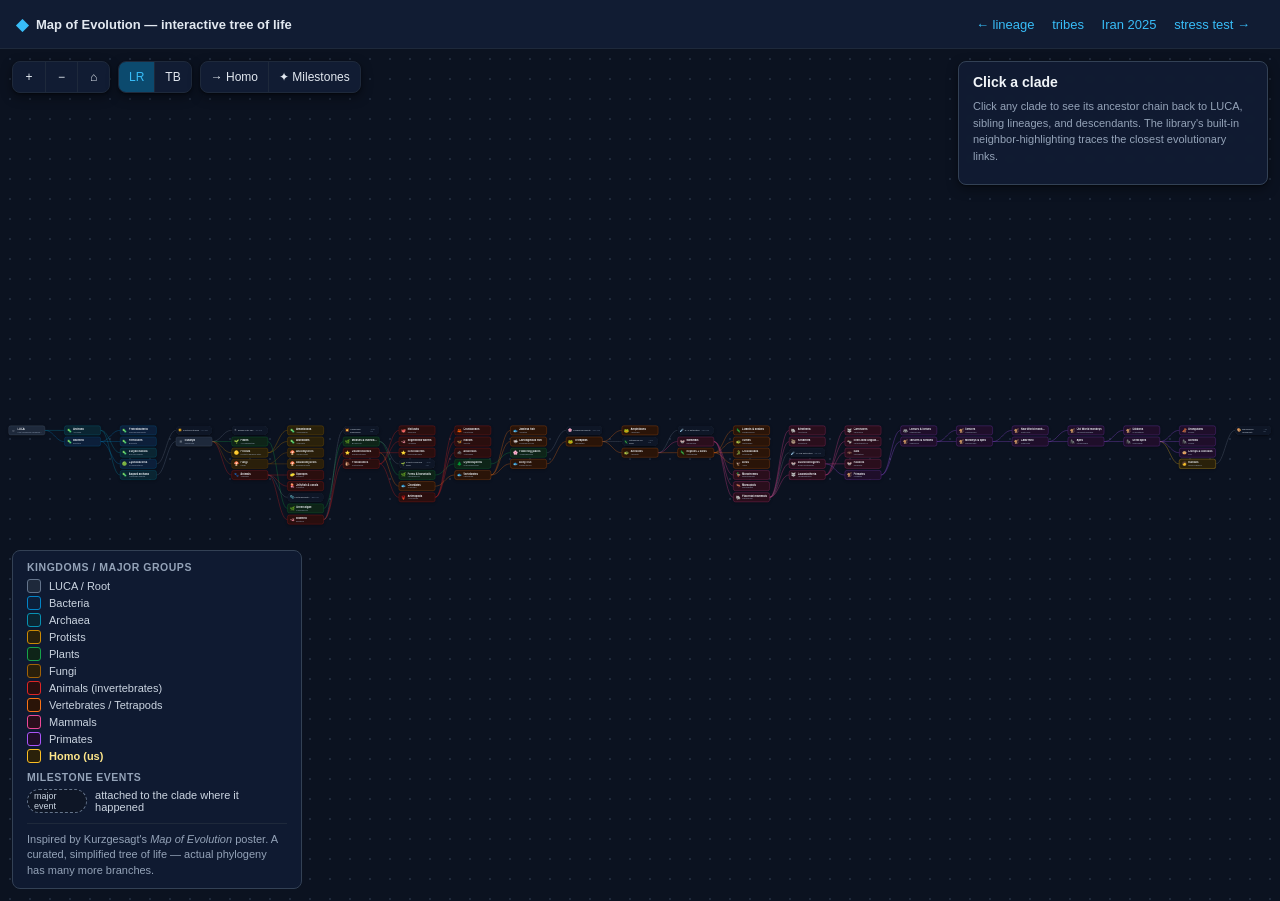
==== demo/evolution.html @ ef1bf094 "add evolution demo" ====
<!doctype html>
<html lang="en">
  <head>
    <meta charset="utf-8" />
    <meta name="viewport" content="width=device-width,initial-scale=1" />
    <title>Map of Evolution — interactive tree of life</title>
    <link rel="stylesheet" href="graph.css?v=5" />
    <link rel="stylesheet" href="styles.css" />
    <style>
      /* Dark background — evolution map convention. */
      body { background: #0b1220; color: #e2e8f0; }
      .gv {
        --gv-bg: #0b1220;
        --gv-grid: #1e293b;
        --gv-surface: #111c33;
        --gv-border: #1e293b;
        --gv-border-strong: #334155;
        --gv-text: #e2e8f0;
        --gv-muted: #94a3b8;
        --gv-accent: #38bdf8;
        --gv-accent-soft: #0c4a6e;
        --gv-shadow: 0 1px 2px rgba(0,0,0,.4), 0 4px 12px rgba(0,0,0,.4);
      }
      .topbar { background: #111c33; border-bottom-color: #1e293b; color: #e2e8f0; }
      .topbar__logo { color: #38bdf8; }
      .topbar__hint, .topbar__crumbs { color: #94a3b8; }
      .topbar__crumbs a { color: #38bdf8; text-decoration: none; margin-right: 14px; }

      /* ---- Clade card ---- */
      .gv-node.clade {
        padding: 6px 10px;
        display: flex;
        align-items: center;
        gap: 8px;
        background: #111c33;
        border: 1px solid #334155;
      }
      .clade__emoji { font-size: 18px; line-height: 1; flex: 0 0 22px; text-align: center; }
      .clade__body { min-width: 0; flex: 1; }
      .clade__name {
        font-weight: 600;
        font-size: 12.5px;
        color: #f1f5f9;
        white-space: nowrap;
        overflow: hidden;
        text-overflow: ellipsis;
        line-height: 1.1;
      }
      .clade__latin {
        font-style: italic;
        font-size: 10px;
        color: #94a3b8;
        white-space: nowrap;
        overflow: hidden;
        text-overflow: ellipsis;
      }
      /* Per-kingdom tinting */
      .gv-node.k-root      { border-color: #64748b; background: #1e293b; }
      .gv-node.k-bacteria  { border-color: #0284c7; background: #0c1f3a; }
      .gv-node.k-archaea   { border-color: #0891b2; background: #0a2532; }
      .gv-node.k-protist   { border-color: #ca8a04; background: #2a210a; }
      .gv-node.k-plant     { border-color: #16a34a; background: #0e2418; }
      .gv-node.k-fungi     { border-color: #a16207; background: #2a1f0a; }
      .gv-node.k-animal    { border-color: #dc2626; background: #2a0e0e; }
      .gv-node.k-vertebrate{ border-color: #f97316; background: #2a1408; }
      .gv-node.k-mammal    { border-color: #ec4899; background: #2a0e1c; }
      .gv-node.k-primate   { border-color: #a855f7; background: #1f0e2a; }
      .gv-node.k-homo      {
        border-color: #fbbf24;
        background: #2a210a;
        box-shadow: 0 0 0 2px rgba(251, 191, 36, 0.25), 0 4px 12px rgba(0,0,0,.4);
      }

      /* Milestone events (pill shape, less prominent border) */
      .gv-node.milestone {
        border: 1px dashed #64748b;
        background: #0e1626;
        padding: 4px 10px;
        display: flex;
        align-items: center;
        gap: 6px;
        border-radius: 999px;
      }
      .milestone__emoji { font-size: 14px; }
      .milestone__name { font-size: 11px; color: #cbd5e1; font-weight: 500; }
      .milestone__time { font-size: 9.5px; color: #64748b; }

      /* ---- Side panels ---- */
      .info-pane {
        position: absolute;
        top: 12px; right: 12px;
        z-index: 6;
        background: rgba(17, 28, 51, 0.95);
        border: 1px solid #334155;
        border-radius: 8px;
        padding: 12px 14px;
        box-shadow: 0 1px 2px rgba(0,0,0,.4), 0 4px 12px rgba(0,0,0,.4);
        font-size: 12px;
        width: 280px;
        color: #cbd5e1;
        backdrop-filter: blur(4px);
        -webkit-backdrop-filter: blur(4px);
      }
      .info-pane h2 { margin: 0 0 4px 0; font-size: 14px; color: #f1f5f9; }
      .info-pane .latin { font-style: italic; color: #94a3b8; font-size: 11px; }
      .info-pane p { margin: 8px 0; line-height: 1.5; }
      .info-pane .muted { color: #94a3b8; font-size: 11px; }
      .info-pane .pill {
        display: inline-block; font-size: 10px;
        padding: 2px 8px; border-radius: 999px;
        background: #1e293b; color: #cbd5e1;
      }

      .legend-pane {
        position: absolute;
        bottom: 12px; left: 12px;
        z-index: 6;
        background: rgba(17, 28, 51, 0.92);
        border: 1px solid #334155;
        border-radius: 8px;
        padding: 10px 14px;
        font-size: 11px;
        color: #cbd5e1;
        max-width: 260px;
        backdrop-filter: blur(4px);
        -webkit-backdrop-filter: blur(4px);
      }
      .legend-pane h3 {
        margin: 0 0 6px 0; font-size: 10.5px;
        text-transform: uppercase; letter-spacing: 0.05em;
        color: #94a3b8;
      }
      .legend-pane .row {
        display: flex; align-items: center; gap: 8px; margin: 3px 0;
      }
      .legend-pane .dot {
        display: inline-block; width: 12px; height: 12px;
        border-radius: 3px; border: 1px solid;
      }
      .legend-pane .source-note {
        margin-top: 10px;
        padding-top: 8px;
        border-top: 1px solid #1e293b;
        color: #94a3b8;
        line-height: 1.4;
      }
    </style>
  </head>
  <body>
    <header class="topbar">
      <div class="topbar__title">
        <span class="topbar__logo">◆</span>
        <span>Map of Evolution — interactive tree of life</span>
      </div>
      <div class="topbar__crumbs">
        <a href="index.html">← lineage</a>
        <a href="tribes.html">tribes</a>
        <a href="iran-war.html">Iran 2025</a>
        <a href="large.html">stress test →</a>
      </div>
    </header>

    <main id="graph" class="graph-host">
      <aside class="legend-pane">
        <h3>Kingdoms / Major groups</h3>
        <div class="row"><span class="dot" style="background:#1e293b;border-color:#64748b"></span>LUCA / Root</div>
        <div class="row"><span class="dot" style="background:#0c1f3a;border-color:#0284c7"></span>Bacteria</div>
        <div class="row"><span class="dot" style="background:#0a2532;border-color:#0891b2"></span>Archaea</div>
        <div class="row"><span class="dot" style="background:#2a210a;border-color:#ca8a04"></span>Protists</div>
        <div class="row"><span class="dot" style="background:#0e2418;border-color:#16a34a"></span>Plants</div>
        <div class="row"><span class="dot" style="background:#2a1f0a;border-color:#a16207"></span>Fungi</div>
        <div class="row"><span class="dot" style="background:#2a0e0e;border-color:#dc2626"></span>Animals (invertebrates)</div>
        <div class="row"><span class="dot" style="background:#2a1408;border-color:#f97316"></span>Vertebrates / Tetrapods</div>
        <div class="row"><span class="dot" style="background:#2a0e1c;border-color:#ec4899"></span>Mammals</div>
        <div class="row"><span class="dot" style="background:#1f0e2a;border-color:#a855f7"></span>Primates</div>
        <div class="row"><span class="dot" style="background:#2a210a;border-color:#fbbf24"></span><strong style="color:#fde68a">Homo (us)</strong></div>

        <h3 style="margin-top:8px">Milestone events</h3>
        <div class="row"><span style="border:1px dashed #64748b;background:#0e1626;border-radius:999px;padding:1px 6px;font-size:9px">major event</span> attached to the clade where it happened</div>

        <div class="source-note">
          Inspired by Kurzgesagt's
          <em>Map of Evolution</em> poster. A curated, simplified tree
          of life — actual phylogeny has many more branches.
        </div>
      </aside>

      <aside class="info-pane" id="info">
        <h2>Click a clade</h2>
        <p class="muted">Click any clade to see its ancestor chain back
          to LUCA, sibling lineages, and descendants. The library's
          built-in neighbor-highlighting traces the closest evolutionary
          links.</p>
      </aside>
    </main>

    <script src="graph.js?v=5"></script>
    <script src="evolution.js"></script>
  </body>
</html>
---- demo/graph.css ----
/*!
 * graph.css — base styles for graph.js
 *
 * All rules are scoped under `.gv` (the container class). The library
 * provides minimal "structural" styling — the look of each node card is
 * up to the consumer (via renderNode + your own CSS).
 *
 * Theme via CSS variables:
 *   --gv-bg, --gv-grid, --gv-surface, --gv-border, --gv-text, --gv-muted,
 *   --gv-accent, --gv-accent-soft, --gv-shadow
 */

.gv {
  --gv-bg: #f8fafc;
  --gv-grid: #e2e8f0;
  --gv-surface: #ffffff;
  --gv-border: #e2e8f0;
  --gv-border-strong: #cbd5e1;
  --gv-text: #0f172a;
  --gv-muted: #64748b;
  --gv-accent: #2563eb;
  --gv-accent-soft: #dbeafe;
  --gv-shadow: 0 1px 2px rgba(15, 23, 42, 0.06),
    0 4px 12px rgba(15, 23, 42, 0.06);

  position: relative;
  width: 100%;
  height: 100%;
  min-height: 240px;
  background-color: var(--gv-bg);
  background-image: radial-gradient(var(--gv-grid) 1px, transparent 1px);
  background-size: 20px 20px;
  color: var(--gv-text);
  font-family: -apple-system, BlinkMacSystemFont, "Segoe UI", Inter, Roboto,
    "Helvetica Neue", Arial, sans-serif;
  font-size: 13px;
  overflow: hidden;
  cursor: grab;
}
.gv:active { cursor: grabbing; }

.gv__canvas {
  position: absolute;
  inset: 0;
  width: 100%;
  height: 100%;
  pointer-events: none;
  z-index: 1;
}
.gv__nodes {
  position: absolute;
  inset: 0;
  z-index: 2;
  pointer-events: none;
  transform-origin: 0 0;
  will-change: transform;
}

/* ---------- Node shell ---------- */

.gv-node {
  position: absolute;
  pointer-events: auto;
  background: var(--gv-surface);
  border: 1px solid var(--gv-border);
  border-radius: 10px;
  box-shadow: var(--gv-shadow);
  user-select: none;
  -webkit-user-select: none;
  -webkit-touch-callout: none;
  touch-action: none;
  outline: none;
  cursor: grab;
  transition: border-color 120ms, box-shadow 120ms, opacity 120ms;
  /* Plain box — the user's renderNode (or the default body) controls
     internal layout. */
  box-sizing: border-box;
  overflow: visible;
}
.gv-node * { user-select: none; -webkit-user-select: none; }
.gv-node:active { cursor: grabbing; }
.gv-node:hover { border-color: var(--gv-border-strong); }
.gv-node:focus-visible {
  border-color: var(--gv-accent);
  box-shadow: 0 0 0 3px var(--gv-accent-soft);
}
.gv-node.is-selected {
  border-color: var(--gv-accent);
  box-shadow: 0 0 0 2px var(--gv-accent-soft), var(--gv-shadow);
}

.gv-node__body {
  width: 100%;
  height: 100%;
  padding: 10px 12px;
  display: flex;
  flex-direction: column;
  justify-content: center;
  gap: 4px;
  box-sizing: border-box;
}
.gv-node__label {
  font-weight: 600;
  font-size: 13px;
  white-space: nowrap;
  overflow: hidden;
  text-overflow: ellipsis;
}

/* ---------- Expand buttons ---------- */

.gv-node__expand {
  position: absolute;
  width: 18px; height: 18px;
  border-radius: 50%;
  border: 1px solid var(--gv-border-strong);
  background: var(--gv-surface);
  color: var(--gv-muted);
  font-size: 13px; line-height: 1;
  display: flex; align-items: center; justify-content: center;
  cursor: pointer;
  padding: 0;
  z-index: 3;
  box-shadow: 0 1px 2px rgba(15, 23, 42, 0.08);
}
.gv-node__expand:hover { color: var(--gv-accent); border-color: var(--gv-accent); }
/* LR: up = left, down = right */
.gv-node__expand--LR.gv-node__expand--up   { left: -9px; top: 50%; transform: translateY(-50%); }
.gv-node__expand--LR.gv-node__expand--down { right: -9px; top: 50%; transform: translateY(-50%); }
/* TB: up = top, down = bottom */
.gv-node__expand--TB.gv-node__expand--up   { top: -9px; left: 50%; transform: translateX(-50%); }
.gv-node__expand--TB.gv-node__expand--down { bottom: -9px; left: 50%; transform: translateX(-50%); }

/* ---------- Toolbar ---------- */

.gv-toolbar {
  position: absolute;
  top: 12px; left: 12px;
  display: flex; gap: 8px;
  z-index: 5;
}
.gv-toolbar__group {
  display: inline-flex;
  background: var(--gv-surface);
  border: 1px solid var(--gv-border);
  border-radius: 8px;
  box-shadow: var(--gv-shadow);
  overflow: hidden;
}
.gv-toolbar__btn {
  appearance: none;
  border: none;
  background: transparent;
  color: var(--gv-text);
  font-size: 12px;
  font-weight: 500;
  padding: 6px 10px;
  cursor: pointer;
  min-width: 32px;
  height: 30px;
}
.gv-toolbar__group .gv-toolbar__btn + .gv-toolbar__btn { border-left: 1px solid var(--gv-border); }
.gv-toolbar__btn:hover { background: #f1f5f9; }
.gv-toolbar__btn.is-active {
  background: var(--gv-accent-soft);
  color: var(--gv-accent);
}
---- demo/styles.css ----
/* ====================================================================
   Page chrome — the topbar and the host container.
   ==================================================================== */

html, body {
  height: 100%;
  margin: 0;
  background: #f8fafc;
  color: #0f172a;
  font-family: -apple-system, BlinkMacSystemFont, "Segoe UI", Inter, Roboto,
    "Helvetica Neue", Arial, sans-serif;
  font-size: 13px;
}

.topbar {
  height: 48px;
  display: flex;
  align-items: center;
  justify-content: space-between;
  padding: 0 16px;
  background: #ffffff;
  border-bottom: 1px solid #e2e8f0;
}
.topbar__title { display: flex; align-items: center; gap: 8px; font-weight: 600; }
.topbar__logo { color: #2563eb; font-size: 16px; }
.topbar__hint { color: #64748b; font-size: 12px; }
.topbar__hint code {
  background: #f1f5f9; padding: 1px 6px; border-radius: 4px;
  font-size: 11px; color: #334155;
}

.graph-host {
  height: calc(100% - 48px);
  width: 100%;
}

/* ====================================================================
   Lineage card theming — the markup produced by `renderLineageNode` in
   app.js. The base library knows nothing about these classes; they are
   purely user-supplied styles.
   ==================================================================== */

.gv-node.lineage-card {
  display: flex;
  flex-direction: column;
  justify-content: center;
  gap: 6px;
  padding: 0;
}
.lineage-card.is-deleted, .lineage-card.is-deprecated {
  background: #f1f5f9; color: #64748b;
}
.lineage-card.is-deleted .lineage-card__title {
  text-decoration: line-through;
}

.lineage-card__row {
  display: flex; align-items: center; gap: 10px; min-width: 0;
  padding: 0 12px;
  flex: 1;
}
.lineage-card__icon {
  width: 28px; height: 28px; flex: 0 0 28px;
  border-radius: 6px;
  display: flex; align-items: center; justify-content: center;
  font-size: 16px;
  background: #dbeafe; color: #1d4ed8;
}
.lineage-card--table     .lineage-card__icon { background: #dbeafe; color: #1d4ed8; }
.lineage-card--pipeline  .lineage-card__icon { background: #dcfce7; color: #047857; }
.lineage-card--topic     .lineage-card__icon { background: #fee2e2; color: #b91c1c; }
.lineage-card--dashboard .lineage-card__icon { background: #fef3c7; color: #b45309; }
.lineage-card--mlmodel   .lineage-card__icon { background: #ede9fe; color: #6d28d9; }
.lineage-card--database  .lineage-card__icon { background: #f1f5f9; color: #334155; }
.lineage-card--schema    .lineage-card__icon { background: #f3e8ff; color: #7c3aed; }

.lineage-card__main { min-width: 0; flex: 1; }
.lineage-card__title {
  font-weight: 600; font-size: 13px;
  white-space: nowrap; overflow: hidden; text-overflow: ellipsis;
}
.lineage-card__subtitle {
  font-size: 11px; color: #64748b;
  white-space: nowrap; overflow: hidden; text-overflow: ellipsis;
}

.lineage-card__badges {
  display: flex; gap: 4px; flex-wrap: wrap;
  padding: 0 12px 10px 12px;
}
.badge {
  font-size: 10px; line-height: 1;
  padding: 3px 6px; border-radius: 999px;
  background: #f1f5f9; color: #64748b;
  border: 1px solid #e2e8f0; white-space: nowrap;
}
.badge--tier       { background: #fef3c7; color: #92400e; border-color: #fde68a; }
.badge--domain     { background: #ede9fe; color: #5b21b6; border-color: #ddd6fe; }
.badge--owner      { background: #e0f2fe; color: #075985; border-color: #bae6fd; }
.badge--deleted    { background: #fee2e2; color: #b91c1c; border-color: #fecaca; }
.badge--deprecated { background: #ffedd5; color: #9a3412; border-color: #fed7aa; }
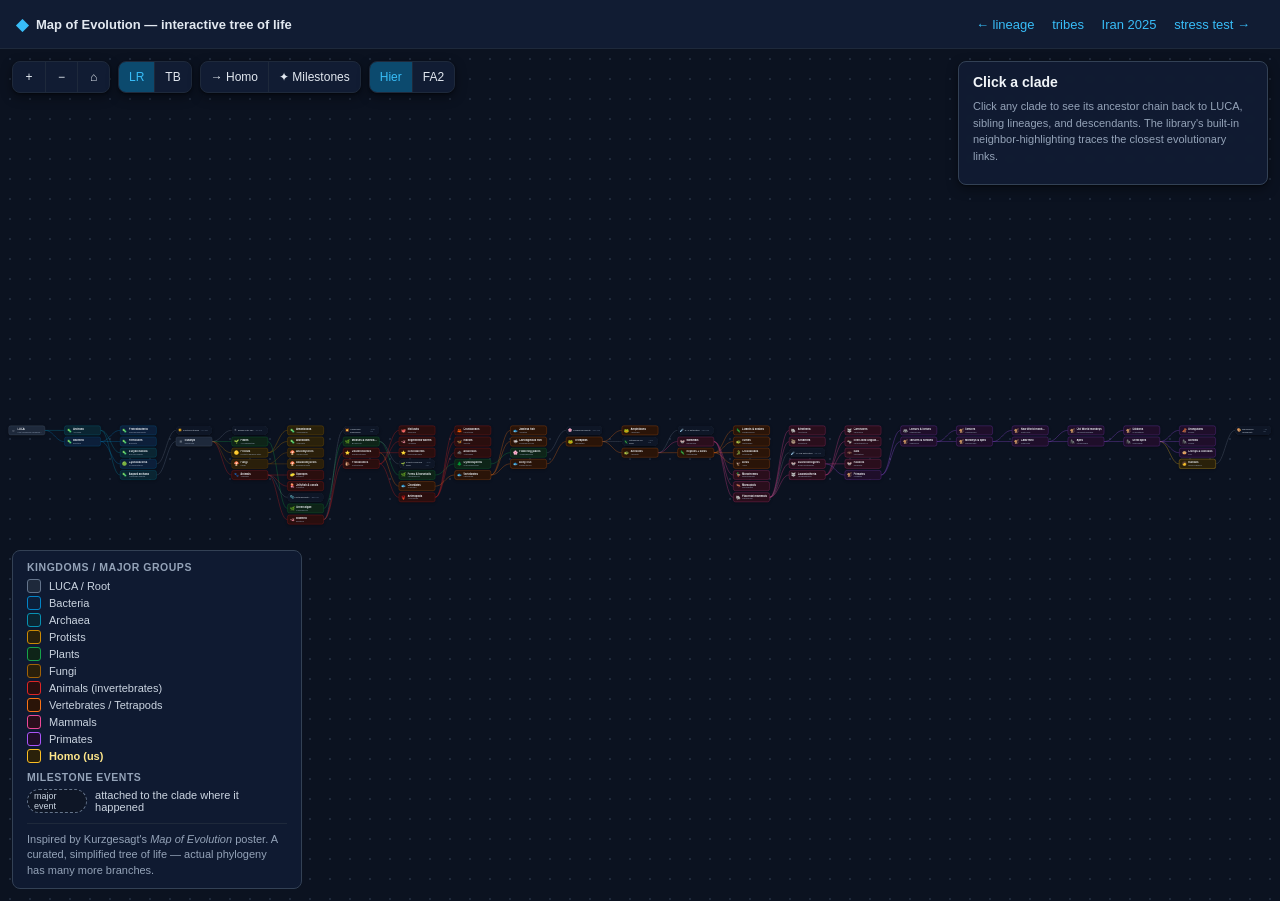
==== commit 593a3222: "Add ForceAtlas2 layout" ====
--- a/demo/evolution.html
+++ b/demo/evolution.html
@@ -4,8 +4,8 @@
     <meta charset="utf-8" />
     <meta name="viewport" content="width=device-width,initial-scale=1" />
     <title>Map of Evolution — interactive tree of life</title>
-    <link rel="stylesheet" href="graph.css?v=5" />
-    <link rel="stylesheet" href="styles.css" />
+    <link rel="stylesheet" href="graph.css?v=11" />
+    <link rel="stylesheet" href="styles.css?v=11" />
     <style>
       /* Dark background — evolution map convention. */
       body { background: #0b1220; color: #e2e8f0; }
@@ -194,7 +194,7 @@
       </aside>
     </main>
 
-    <script src="graph.js?v=5"></script>
-    <script src="evolution.js"></script>
+    <script src="graph.js?v=11"></script>
+    <script src="evolution.js?v=11"></script>
   </body>
 </html>
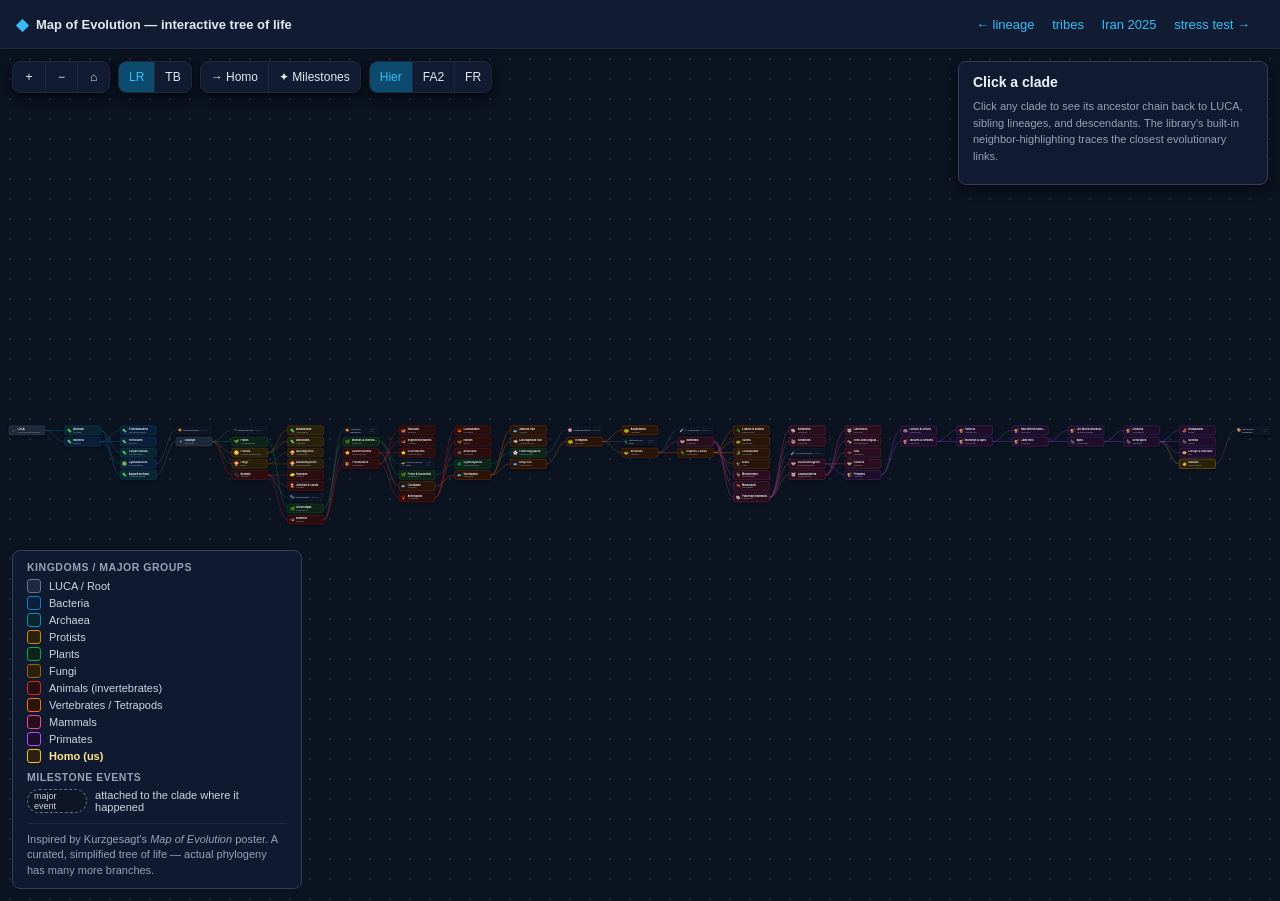
==== commit 3002795f: "Add Fruchterman-Reingold layout" ====
--- a/demo/evolution.html
+++ b/demo/evolution.html
@@ -4,8 +4,8 @@
     <meta charset="utf-8" />
     <meta name="viewport" content="width=device-width,initial-scale=1" />
     <title>Map of Evolution — interactive tree of life</title>
-    <link rel="stylesheet" href="graph.css?v=11" />
-    <link rel="stylesheet" href="styles.css?v=11" />
+    <link rel="stylesheet" href="graph.css?v=13" />
+    <link rel="stylesheet" href="styles.css?v=13" />
     <style>
       /* Dark background — evolution map convention. */
       body { background: #0b1220; color: #e2e8f0; }
@@ -194,7 +194,7 @@
       </aside>
     </main>
 
-    <script src="graph.js?v=11"></script>
-    <script src="evolution.js?v=11"></script>
+    <script src="graph.js?v=13"></script>
+    <script src="evolution.js?v=13"></script>
   </body>
 </html>
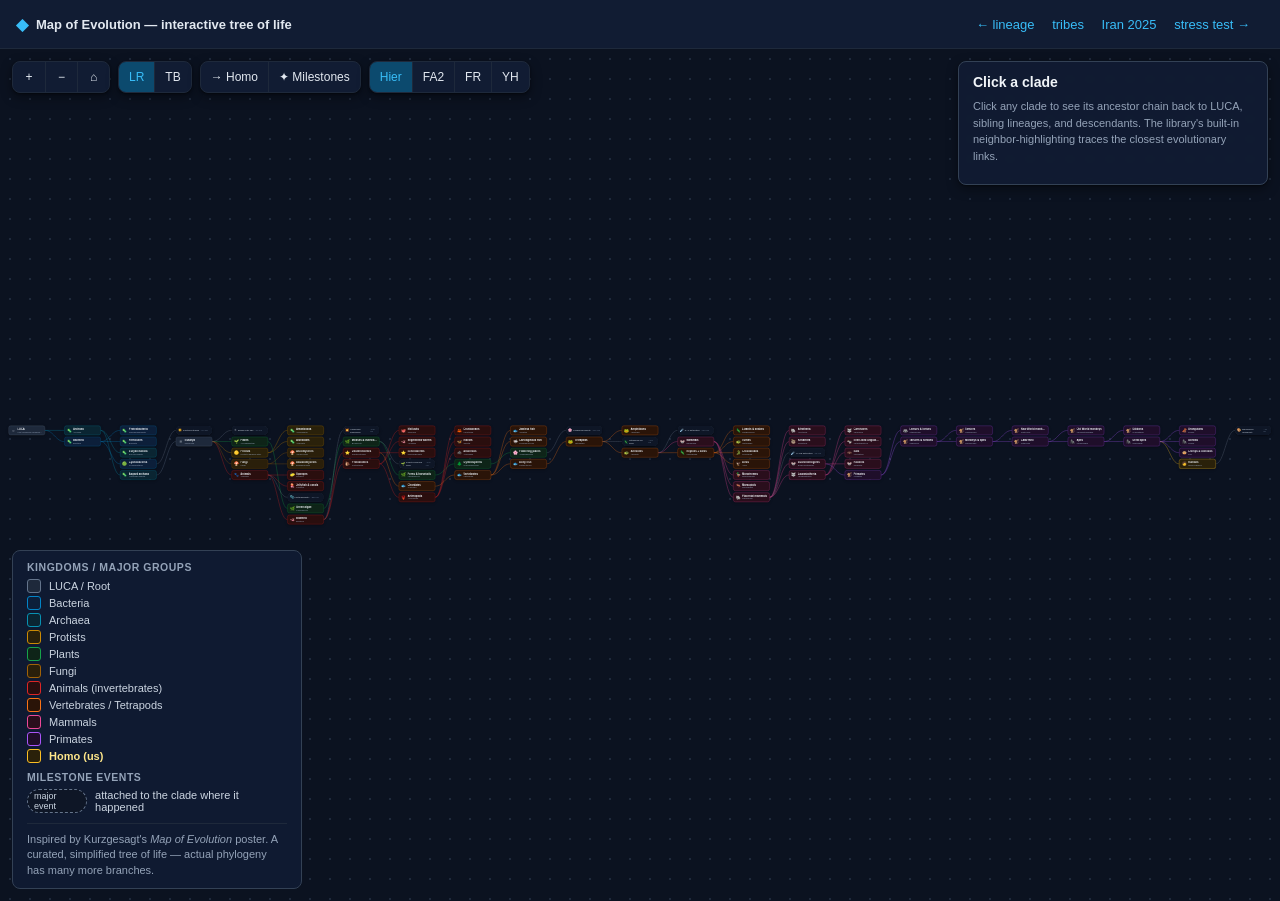
==== commit 2368f42a: "add Yifan Hu layout" ====
--- a/demo/evolution.html
+++ b/demo/evolution.html
@@ -4,8 +4,8 @@
     <meta charset="utf-8" />
     <meta name="viewport" content="width=device-width,initial-scale=1" />
     <title>Map of Evolution — interactive tree of life</title>
-    <link rel="stylesheet" href="graph.css?v=13" />
-    <link rel="stylesheet" href="styles.css?v=13" />
+    <link rel="stylesheet" href="graph.css?v=18" />
+    <link rel="stylesheet" href="styles.css?v=18" />
     <style>
       /* Dark background — evolution map convention. */
       body { background: #0b1220; color: #e2e8f0; }
@@ -194,7 +194,7 @@
       </aside>
     </main>
 
-    <script src="graph.js?v=13"></script>
-    <script src="evolution.js?v=13"></script>
+    <script src="graph.js?v=18"></script>
+    <script src="evolution.js?v=18"></script>
   </body>
 </html>
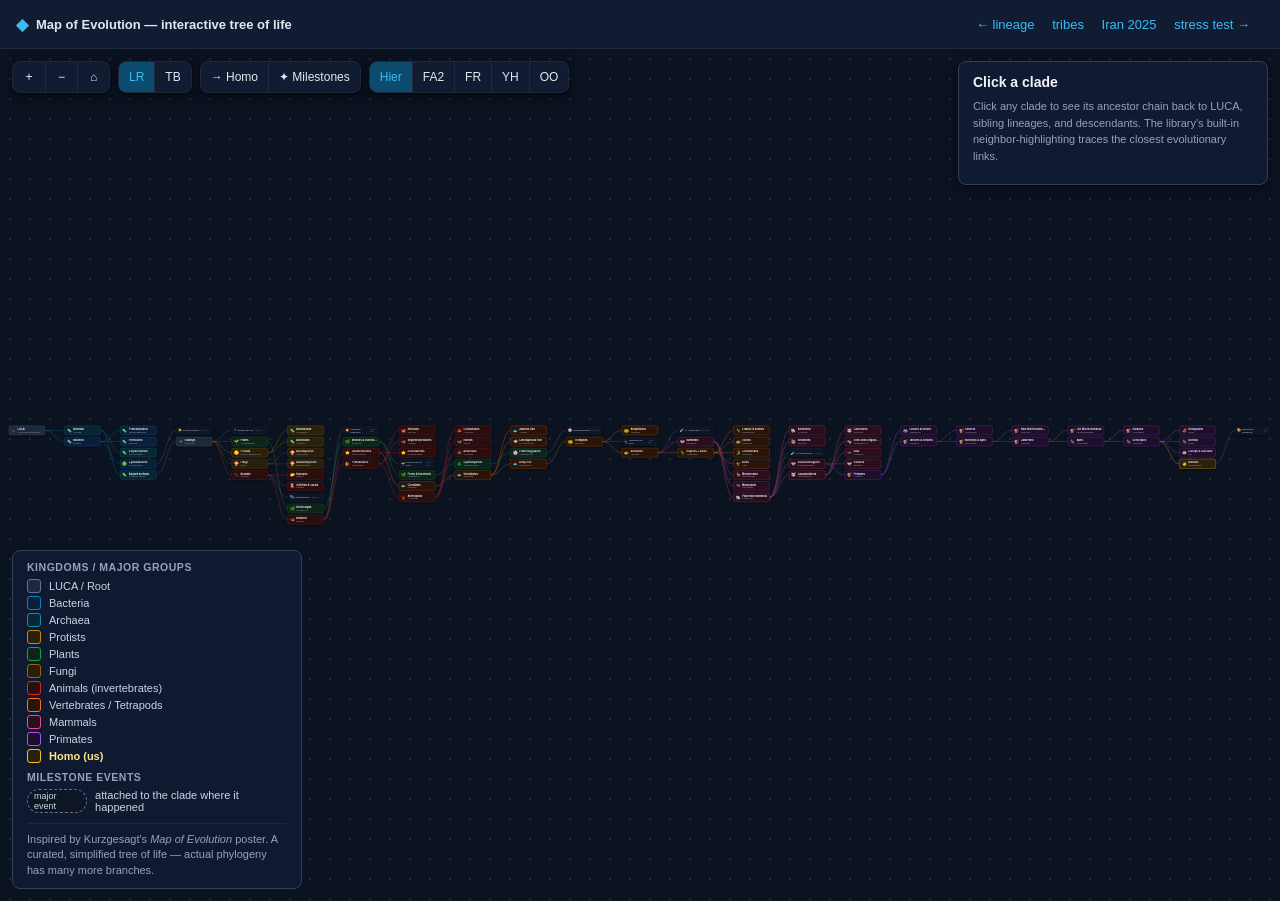
==== commit 20d9e84f: "Add OpenOrd layout" ====
--- a/demo/evolution.html
+++ b/demo/evolution.html
@@ -4,8 +4,8 @@
     <meta charset="utf-8" />
     <meta name="viewport" content="width=device-width,initial-scale=1" />
     <title>Map of Evolution — interactive tree of life</title>
-    <link rel="stylesheet" href="graph.css?v=18" />
-    <link rel="stylesheet" href="styles.css?v=18" />
+    <link rel="stylesheet" href="graph.css?v=23" />
+    <link rel="stylesheet" href="styles.css?v=23" />
     <style>
       /* Dark background — evolution map convention. */
       body { background: #0b1220; color: #e2e8f0; }
@@ -194,7 +194,7 @@
       </aside>
     </main>
 
-    <script src="graph.js?v=18"></script>
-    <script src="evolution.js?v=18"></script>
+    <script src="graph.js?v=23"></script>
+    <script src="evolution.js?v=23"></script>
   </body>
 </html>
